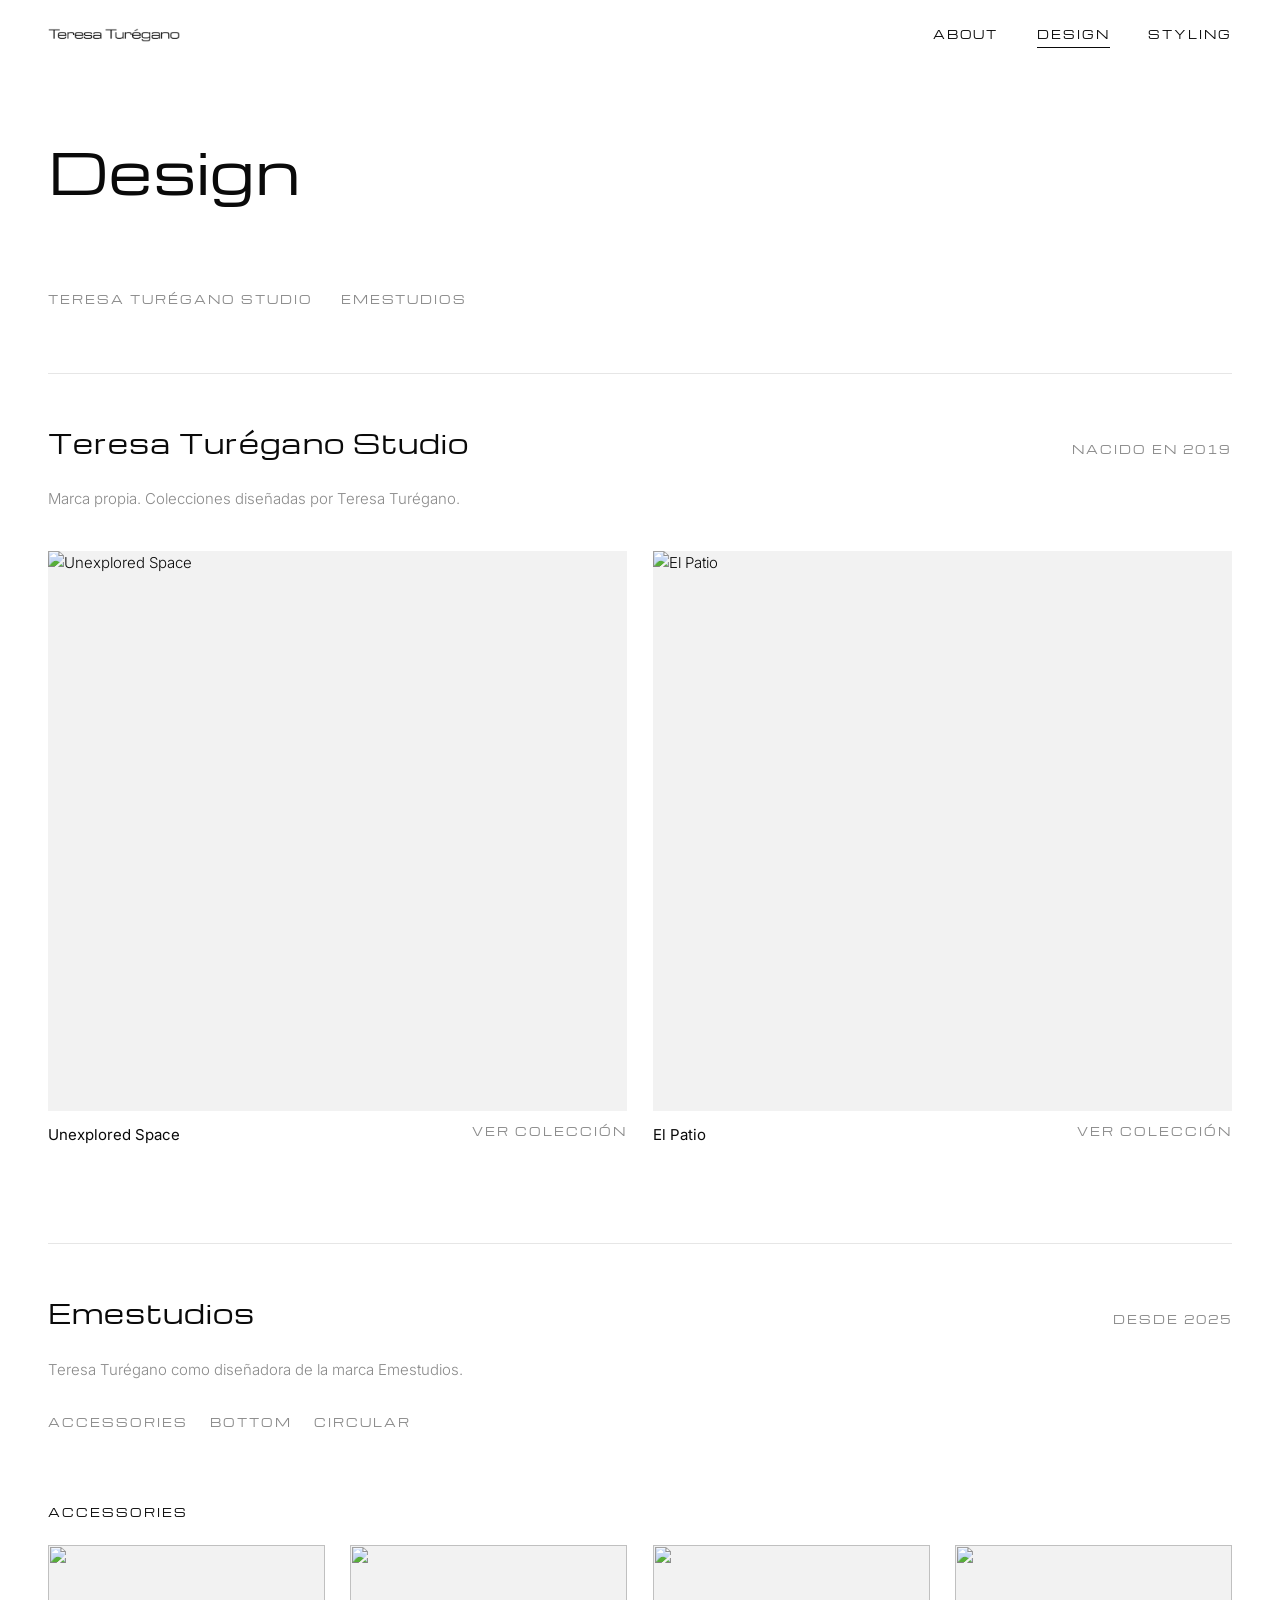
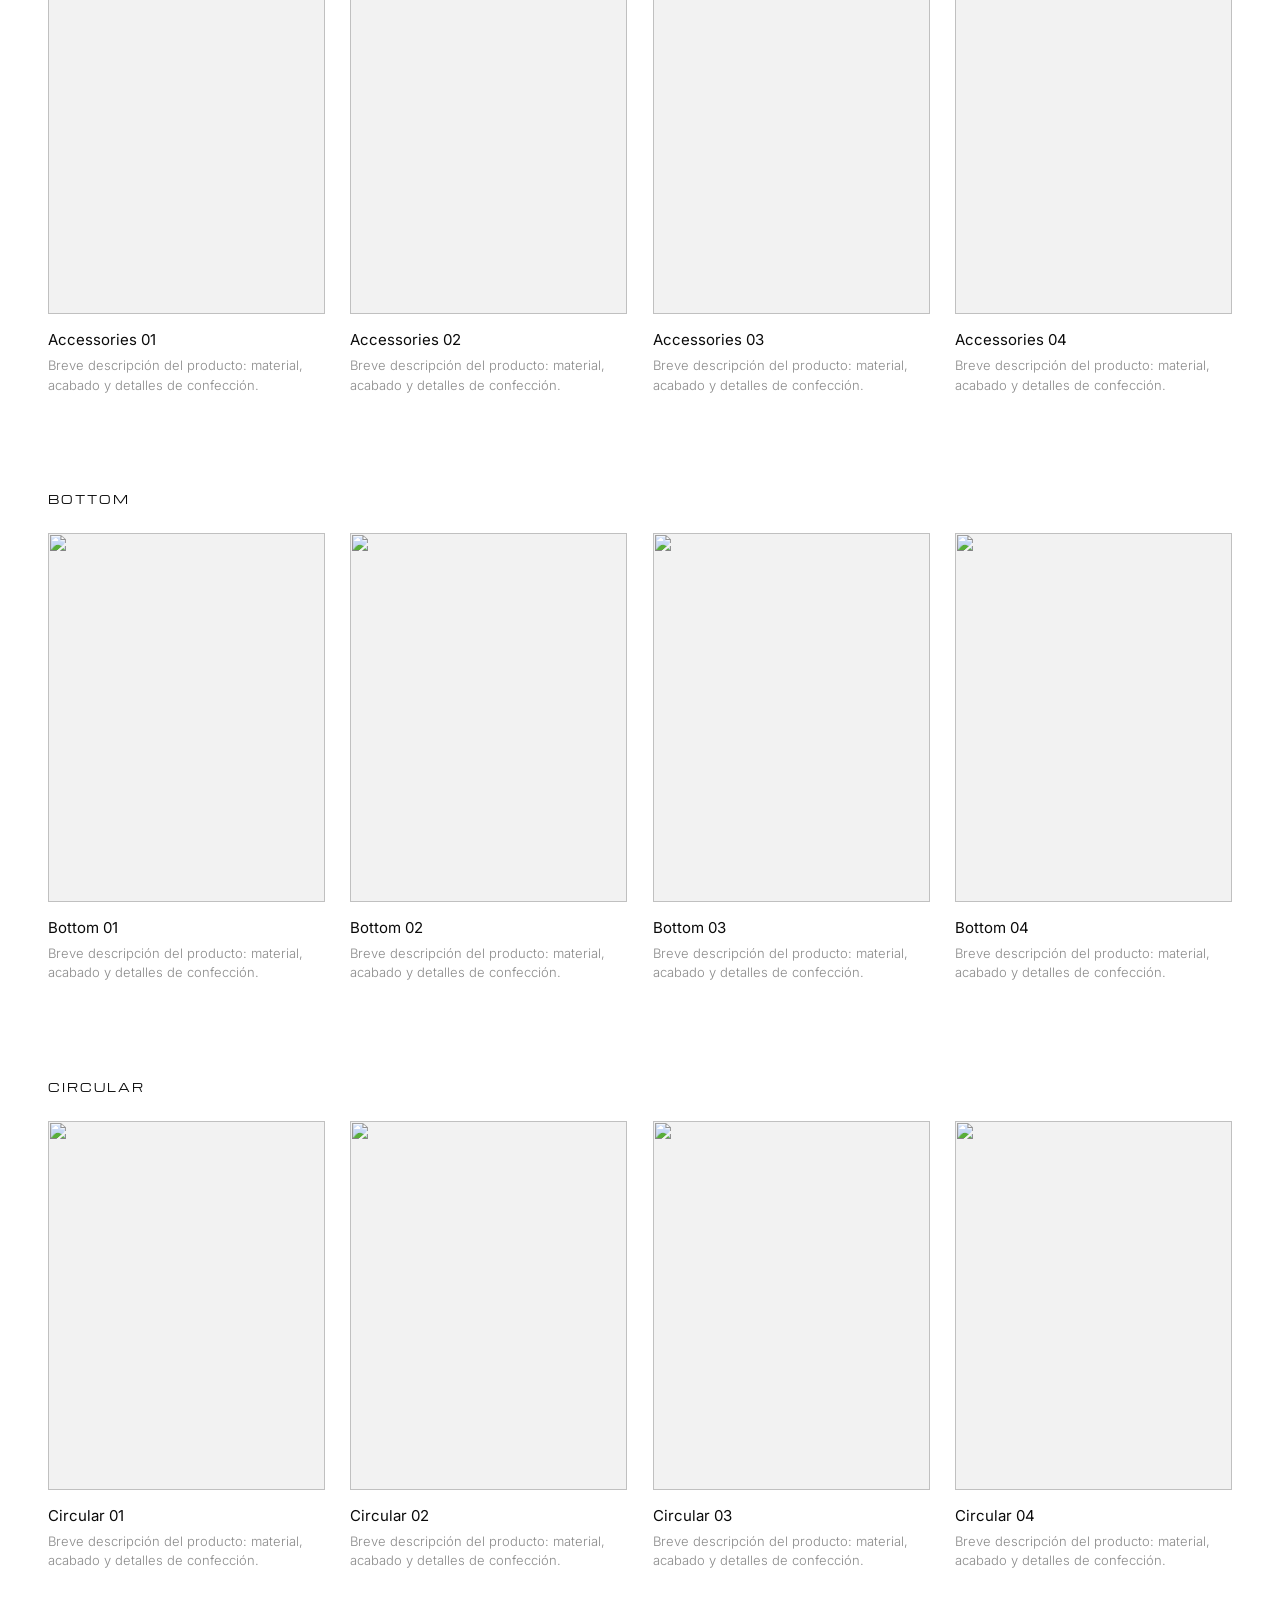
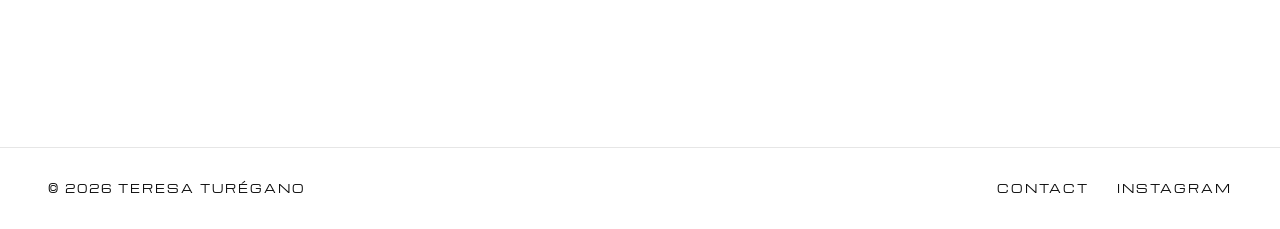
==== design.html @ 261fe831 "Add files via upload" ====
<!doctype html>
<html lang="es">
<head>
  <meta charset="utf-8">
  <meta name="viewport" content="width=device-width, initial-scale=1">
  <title>Design — Teresa Turégano</title>
  <meta name="description" content="Colecciones de Teresa Turégano Studio y Emestudios.">
  <link rel="icon" href="assets/img/favicon.png">
  <link rel="preconnect" href="https://fonts.googleapis.com">
  <link rel="preconnect" href="https://fonts.gstatic.com" crossorigin>
  <link href="https://fonts.googleapis.com/css2?family=Inter:wght@300;400&family=Michroma&display=swap" rel="stylesheet">
  <link rel="stylesheet" href="assets/css/style.css">
</head>
<body>

  <header class="header">
    <a class="header__logo" href="index.html" aria-label="Teresa Turégano — inicio">
      <img src="assets/img/logo-negro.png" alt="Teresa Turégano">
    </a>
    <nav class="nav">
      <a class="label" href="about.html">About</a>
      <a class="label" href="design.html" aria-current="page">Design</a>
      <a class="label" href="styling.html">Styling</a>
    </nav>
  </header>

  <main class="page">
    <h1 class="page-title reveal">Design</h1>

    <nav class="subnav reveal">
      <a class="label" href="#studio">Teresa Turégano Studio</a>
      <a class="label" href="#emestudios">Emestudios</a>
    </nav>

    <!-- ===== TERESA TURÉGANO STUDIO ===== -->
    <section class="block" id="studio">
      <div class="block__head reveal">
        <h2 class="block__title">Teresa Turégano Studio</h2>
        <span class="label muted">Nacido en 2019</span>
      </div>
      <p class="block__intro reveal">Marca propia. Colecciones diseñadas por Teresa Turégano.</p>

      <div class="grid grid--2">
        <a class="card reveal" href="unexplored-space.html">
          <figure><img src="https://picsum.photos/seed/tts-unexplored/900/1200" alt="Unexplored Space" loading="lazy"></figure>
          <div class="card__cap"><span>Unexplored Space</span><span class="label muted">Ver colección</span></div>
        </a>
        <a class="card reveal" href="el-patio.html">
          <figure><img src="https://picsum.photos/seed/tts-patio/900/1200" alt="El Patio" loading="lazy"></figure>
          <div class="card__cap"><span>El Patio</span><span class="label muted">Ver colección</span></div>
        </a>
      </div>
    </section>

    <!-- ===== EMESTUDIOS ===== -->
    <section class="block" id="emestudios">
      <div class="block__head reveal">
        <h2 class="block__title">Emestudios</h2>
        <span class="label muted">Desde 2025</span>
      </div>
      <p class="block__intro reveal">Teresa Turégano como diseñadora de la marca Emestudios.</p>

      <nav class="subnav subnav--small reveal">
        <a class="label" href="#accessories">Accessories</a>
        <a class="label" href="#bottom">Bottom</a>
        <a class="label" href="#circular">Circular</a>
      </nav>

      <div class="subblock" id="accessories">
        <h3 class="subblock__title label">Accessories</h3>
        <div class="grid grid--4">
        <article class="product reveal">
          <figure><img src="https://picsum.photos/seed/eme-accessories-1/900/1200" alt="" loading="lazy"></figure>
          <h4 class="product__name">Accessories 01</h4>
          <p class="product__desc">Breve descripción del producto: material, acabado y detalles de confección.</p>
        </article>
        <article class="product reveal">
          <figure><img src="https://picsum.photos/seed/eme-accessories-2/900/1200" alt="" loading="lazy"></figure>
          <h4 class="product__name">Accessories 02</h4>
          <p class="product__desc">Breve descripción del producto: material, acabado y detalles de confección.</p>
        </article>
        <article class="product reveal">
          <figure><img src="https://picsum.photos/seed/eme-accessories-3/900/1200" alt="" loading="lazy"></figure>
          <h4 class="product__name">Accessories 03</h4>
          <p class="product__desc">Breve descripción del producto: material, acabado y detalles de confección.</p>
        </article>
        <article class="product reveal">
          <figure><img src="https://picsum.photos/seed/eme-accessories-4/900/1200" alt="" loading="lazy"></figure>
          <h4 class="product__name">Accessories 04</h4>
          <p class="product__desc">Breve descripción del producto: material, acabado y detalles de confección.</p>
        </article>
        </div>
      </div>

      <div class="subblock" id="bottom">
        <h3 class="subblock__title label">Bottom</h3>
        <div class="grid grid--4">
        <article class="product reveal">
          <figure><img src="https://picsum.photos/seed/eme-bottom-1/900/1200" alt="" loading="lazy"></figure>
          <h4 class="product__name">Bottom 01</h4>
          <p class="product__desc">Breve descripción del producto: material, acabado y detalles de confección.</p>
        </article>
        <article class="product reveal">
          <figure><img src="https://picsum.photos/seed/eme-bottom-2/900/1200" alt="" loading="lazy"></figure>
          <h4 class="product__name">Bottom 02</h4>
          <p class="product__desc">Breve descripción del producto: material, acabado y detalles de confección.</p>
        </article>
        <article class="product reveal">
          <figure><img src="https://picsum.photos/seed/eme-bottom-3/900/1200" alt="" loading="lazy"></figure>
          <h4 class="product__name">Bottom 03</h4>
          <p class="product__desc">Breve descripción del producto: material, acabado y detalles de confección.</p>
        </article>
        <article class="product reveal">
          <figure><img src="https://picsum.photos/seed/eme-bottom-4/900/1200" alt="" loading="lazy"></figure>
          <h4 class="product__name">Bottom 04</h4>
          <p class="product__desc">Breve descripción del producto: material, acabado y detalles de confección.</p>
        </article>
        </div>
      </div>

      <div class="subblock" id="circular">
        <h3 class="subblock__title label">Circular</h3>
        <div class="grid grid--4">
        <article class="product reveal">
          <figure><img src="https://picsum.photos/seed/eme-circular-1/900/1200" alt="" loading="lazy"></figure>
          <h4 class="product__name">Circular 01</h4>
          <p class="product__desc">Breve descripción del producto: material, acabado y detalles de confección.</p>
        </article>
        <article class="product reveal">
          <figure><img src="https://picsum.photos/seed/eme-circular-2/900/1200" alt="" loading="lazy"></figure>
          <h4 class="product__name">Circular 02</h4>
          <p class="product__desc">Breve descripción del producto: material, acabado y detalles de confección.</p>
        </article>
        <article class="product reveal">
          <figure><img src="https://picsum.photos/seed/eme-circular-3/900/1200" alt="" loading="lazy"></figure>
          <h4 class="product__name">Circular 03</h4>
          <p class="product__desc">Breve descripción del producto: material, acabado y detalles de confección.</p>
        </article>
        <article class="product reveal">
          <figure><img src="https://picsum.photos/seed/eme-circular-4/900/1200" alt="" loading="lazy"></figure>
          <h4 class="product__name">Circular 04</h4>
          <p class="product__desc">Breve descripción del producto: material, acabado y detalles de confección.</p>
        </article>
        </div>
      </div>
    </section>
  </main>

  <footer class="footer">
    <span class="label">© <span data-year>2026</span> Teresa Turégano</span>
    <div class="footer__links">
      <a class="label" href="mailto:teresagarciaturegano@gmail.com">Contact</a>
      <a class="label" href="https://www.instagram.com/teresa.turegano_estudio/" target="_blank" rel="noopener">Instagram</a>
    </div>
  </footer>

  <script src="assets/js/main.js"></script>
</body>
</html>
---- assets/css/style.css ----
/* =========================================================
   TERESA TURÉGANO — estilos
   ========================================================= */
:root {
  --bg: #ffffff;
  --fg: #0a0a0a;
  --muted: #8a8a8a;
  --line: #e6e6e6;
  --gutter: clamp(16px, 4vw, 48px);
  --display: "Michroma", "Eurostile", sans-serif;
  --text: "Inter", "Helvetica Neue", Arial, sans-serif;
  --ease: cubic-bezier(.65, 0, .35, 1);
}

*, *::before, *::after { box-sizing: border-box; }
html { -webkit-text-size-adjust: 100%; }
body {
  margin: 0;
  background: var(--bg);
  color: var(--fg);
  font-family: var(--text);
  font-weight: 300;
  font-size: 15px;
  line-height: 1.6;
  -webkit-font-smoothing: antialiased;
}
img, video { display: block; max-width: 100%; }
a { color: inherit; text-decoration: none; }

.label {
  font-family: var(--display);
  font-size: 11px;
  letter-spacing: .18em;
  text-transform: uppercase;
}
.muted { color: var(--muted); }

/* ---------- INTRO / CARGA ---------- */
.intro {
  position: fixed; inset: 0; z-index: 100;
  background: var(--bg);
  display: grid; place-items: center;
  transition: opacity .9s var(--ease), visibility .9s;
}
.intro img {
  width: min(62vw, 520px);
  opacity: 0;
  animation: introLogo 2.2s var(--ease) forwards;
}
.intro__bar {
  position: absolute; left: 50%; bottom: 18%;
  width: min(62vw, 520px); height: 1px;
  transform: translateX(-50%);
  background: var(--line); overflow: hidden;
}
.intro__bar::after {
  content: ""; position: absolute; inset: 0;
  background: var(--fg);
  transform: scaleX(0); transform-origin: left;
  animation: introBar 2.2s var(--ease) forwards;
}
.intro.is-done { opacity: 0; visibility: hidden; }
@keyframes introLogo {
  0% { opacity: 0; letter-spacing: 0; filter: blur(6px); transform: scale(.97); }
  45%, 100% { opacity: 1; filter: blur(0); transform: scale(1); }
}
@keyframes introBar { to { transform: scaleX(1); } }
body.is-loading { overflow: hidden; }

/* ---------- CABECERA ---------- */
.header {
  position: fixed; top: 0; left: 0; right: 0; z-index: 50;
  display: flex; align-items: center; justify-content: space-between;
  padding: 22px var(--gutter);
  background: rgba(255,255,255,.92);
  backdrop-filter: blur(8px);
  transition: background .4s, color .4s;
}
.header__logo img { height: 14px; width: auto; }
.header__logo .logo-w { display: none; }
.nav { display: flex; gap: clamp(18px, 3vw, 40px); }
.nav a { position: relative; padding: 4px 0; }
.nav a::after {
  content: ""; position: absolute; left: 0; right: 0; bottom: 0; height: 1px;
  background: currentColor; transform: scaleX(0); transform-origin: right;
  transition: transform .4s var(--ease);
}
.nav a:hover::after, .nav a[aria-current="page"]::after { transform: scaleX(1); transform-origin: left; }

/* cabecera transparente sobre el vídeo (home) */
.header--over { background: transparent; backdrop-filter: none; color: #fff; }
.header--over .header__logo { opacity: 0; pointer-events: none; transition: opacity .4s; }
.header--over.is-solid { background: rgba(255,255,255,.92); backdrop-filter: blur(8px); color: var(--fg); }
.header--over.is-solid .header__logo { opacity: 1; pointer-events: auto; }

/* ---------- HERO VÍDEO ---------- */
.hero {
  position: relative; height: 100vh; height: 100svh;
  overflow: hidden; background: #111;
}
.hero video, .hero__poster {
  position: absolute; inset: 0; width: 100%; height: 100%; object-fit: cover;
}
.hero::after { content: ""; position: absolute; inset: 0; background: rgba(0,0,0,.18); }
.hero__logo {
  position: absolute; z-index: 2; left: 50%; top: 50%;
  width: min(70vw, 560px);
  transform: translate(-50%, -50%);
}
.hero__scroll {
  position: absolute; z-index: 2; bottom: 28px; left: 50%;
  transform: translateX(-50%); color: #fff;
}

/* ---------- SECCIONES HOME ---------- */
.sections {
  display: grid; grid-template-columns: repeat(3, 1fr);
  gap: 2px; background: var(--bg);
}
.tile { position: relative; display: block; overflow: hidden; aspect-ratio: 3 / 4; background: #eee; }
.tile img {
  width: 100%; height: 100%; object-fit: cover;
  transition: transform 1.2s var(--ease);
}
.tile:hover img { transform: scale(1.04); }
.tile__name {
  position: absolute; left: 0; right: 0; bottom: 0;
  padding: 22px; color: #fff;
  display: flex; justify-content: space-between; align-items: end;
  background: linear-gradient(transparent, rgba(0,0,0,.35));
}
.tile__name .label { font-size: 13px; }

/* ---------- PÁGINAS INTERNAS ---------- */
main.page { padding: 140px var(--gutter) 80px; }
.page-title {
  font-family: var(--display); font-weight: 400;
  font-size: clamp(26px, 4.4vw, 56px);
  letter-spacing: .02em; line-height: 1.1;
  margin: 0 0 clamp(40px, 7vw, 96px);
}

/* about */
.about { display: grid; grid-template-columns: 5fr 6fr; gap: clamp(32px, 6vw, 96px); align-items: start; }
.about__img { aspect-ratio: 4 / 5; object-fit: cover; width: 100%; filter: grayscale(1); }
.about__text p.lead {
  font-size: clamp(20px, 2.4vw, 30px); line-height: 1.35; font-weight: 300;
  margin: 0 0 32px;
}
.about__meta { border-top: 1px solid var(--line); padding-top: 24px; display: grid; gap: 10px; }
.about__meta div { display: flex; justify-content: space-between; gap: 16px; }

/* subnav */
.subnav { display: flex; gap: 28px; flex-wrap: wrap; margin-bottom: 64px; }
.subnav a { color: var(--muted); transition: color .3s; }
.subnav a:hover { color: var(--fg); }

/* bloques */
.block { padding: 48px 0 96px; border-top: 1px solid var(--line); scroll-margin-top: 90px; }
.block__head {
  display: flex; justify-content: space-between; align-items: baseline;
  gap: 16px; flex-wrap: wrap; margin-bottom: 40px;
}
.block__title { font-family: var(--display); font-weight: 400; font-size: clamp(18px, 2.2vw, 26px); margin: 0; letter-spacing: .04em; }
.block__intro { max-width: 520px; margin: -16px 0 40px; color: var(--muted); }

/* rejilla de colecciones / trabajos */
.grid { display: grid; grid-template-columns: repeat(3, 1fr); gap: clamp(16px, 2vw, 28px); }
.grid--4 { grid-template-columns: repeat(4, 1fr); }
.card figure { margin: 0; overflow: hidden; background: #f2f2f2; aspect-ratio: 3 / 4; }
.card img { width: 100%; height: 100%; object-fit: cover; transition: transform 1.2s var(--ease); }
.card:hover img { transform: scale(1.04); }
.card__cap { display: flex; justify-content: space-between; gap: 12px; padding-top: 12px; }
.card__cap span:first-child { font-weight: 400; }

/* proyecto destacado */
.featured { display: grid; grid-template-columns: 7fr 5fr; gap: clamp(24px, 4vw, 64px); align-items: end; margin-bottom: 96px; }
.featured__media { display: grid; grid-template-columns: 2fr 1fr; gap: 12px; }
.featured__media img { width: 100%; height: 100%; object-fit: cover; aspect-ratio: 3 / 4; background: #f2f2f2; }
.featured__media img:first-child { grid-row: span 2; aspect-ratio: auto; height: 100%; }
.featured h2 { font-family: var(--display); font-weight: 400; font-size: clamp(22px, 2.8vw, 36px); line-height: 1.2; margin: 16px 0 24px; }
.stats { display: flex; gap: 40px; border-top: 1px solid var(--line); padding-top: 20px; margin: 28px 0; }
.stats strong { display: block; font-family: var(--display); font-weight: 400; font-size: clamp(28px, 3.4vw, 44px); line-height: 1; margin-bottom: 8px; }

/* lista (videoclips / alfombra roja) */
.list { border-top: 1px solid var(--line); }
.list li { list-style: none; }
.row {
  display: grid; grid-template-columns: 1fr 1fr auto; gap: 16px; align-items: center;
  padding: 22px 0; border-bottom: 1px solid var(--line);
  transition: padding .4s var(--ease);
}
.row:hover { padding-left: 12px; }
.row__title { font-size: clamp(17px, 1.8vw, 22px); font-weight: 400; }
ul.list { padding: 0; margin: 0; }

/* ---------- PIE ---------- */
.footer {
  display: flex; justify-content: space-between; align-items: center; gap: 16px; flex-wrap: wrap;
  padding: 32px var(--gutter);
  border-top: 1px solid var(--line);
}
.footer a:hover { color: var(--muted); }


/* ---------- PIE: enlaces ---------- */
.footer__links { display: flex; gap: 28px; }

/* ---------- DESIGN: rejillas extra ---------- */
.grid--2 { grid-template-columns: repeat(2, 1fr); }
.subnav--small { margin: -8px 0 48px; gap: 22px; }
.subblock { padding-top: 24px; margin-bottom: 72px; scroll-margin-top: 90px; }
.subblock:last-child { margin-bottom: 0; }
.subblock__title { margin: 0 0 24px; font-weight: 400; }
.product figure { margin: 0; overflow: hidden; background: #f2f2f2; aspect-ratio: 3 / 4; }
.product img { width: 100%; height: 100%; object-fit: cover; transition: transform 1.2s var(--ease); }
.product:hover img { transform: scale(1.04); }
.product__name { font-weight: 400; font-size: 15px; margin: 14px 0 4px; }
.product__desc { margin: 0; color: var(--muted); font-size: 13px; line-height: 1.5; max-width: 34ch; }

/* ---------- PÁGINA DE COLECCIÓN ---------- */
.back { display: inline-block; margin-bottom: 40px; transition: color .3s; }
.back:hover { color: var(--fg); }
.collection {
  display: grid; grid-template-columns: 5fr 6fr; gap: clamp(32px, 6vw, 96px);
  align-items: center; margin-bottom: clamp(64px, 10vw, 140px);
}
.collection__title {
  font-family: var(--display); font-weight: 400;
  font-size: clamp(28px, 4.2vw, 56px); line-height: 1.1; letter-spacing: .02em;
  margin: 16px 0 28px; text-wrap: balance;
}
.collection__text p { max-width: 44ch; margin: 0; font-size: 16px; }
.collection__cover { margin: 0; aspect-ratio: 4 / 5; overflow: hidden; background: #f2f2f2; }
.collection__cover img { width: 100%; height: 100%; object-fit: cover; }

.gallery { display: grid; grid-template-columns: repeat(2, 1fr); gap: clamp(12px, 1.6vw, 24px); }
.gallery figure { margin: 0; overflow: hidden; background: #f2f2f2; }
.gallery img { width: 100%; height: 100%; object-fit: cover; }
.g-v { aspect-ratio: 3 / 4; }
.g-h { grid-column: 1 / -1; aspect-ratio: 3 / 2; }
.g-v--single { grid-column: 1 / -1; justify-self: center; width: calc(50% - clamp(12px, 1.6vw, 24px) / 2); }

@media (max-width: 900px) {
  .grid--2 { grid-template-columns: repeat(2, 1fr); }
  .collection { grid-template-columns: 1fr; }
  .collection__cover { order: -1; }
}
@media (max-width: 560px) {
  .grid--2 { grid-template-columns: 1fr; }
  .gallery { grid-template-columns: 1fr; }
  .g-v--single { width: 100%; }
}


/* ---------- ENCAJE EN PANTALLA ---------- */
/* Tarjetas e imágenes caben enteras (imagen + título) en la pantalla */
.grid--2 .card figure { aspect-ratio: auto; height: clamp(300px, calc(100svh - 340px), 700px); }
.collection__cover { aspect-ratio: auto; height: clamp(320px, calc(100svh - 200px), 820px); }
.g-v { aspect-ratio: auto; height: clamp(300px, calc(100svh - 140px), 900px); }
.g-h { aspect-ratio: auto; height: clamp(220px, calc(100svh - 140px), 900px); }

/* ---------- ENTRADAS CON FOTO (videoclips, alfombras rojas, apariciones) ---------- */
.entry { display: grid; grid-template-columns: 7fr 5fr; gap: clamp(24px, 4vw, 64px); align-items: end; }
.entry + .entry { margin-top: 64px; }
.entry__media { margin: 0; overflow: hidden; background: #f2f2f2; aspect-ratio: 16 / 9; max-height: calc(100svh - 200px); }
.entry__media--v { aspect-ratio: 3 / 4; height: clamp(300px, calc(100svh - 200px), 760px); width: auto; max-width: 100%; justify-self: end; }
.entry__media img { width: 100%; height: 100%; object-fit: cover; }
.entry__text { display: grid; gap: 10px; align-content: end; min-width: 0; }
.entry__text p { margin: 0; }
.entry__title { font-family: var(--display); font-weight: 400; font-size: clamp(20px, 2.2vw, 28px); line-height: 1.25; margin: 4px 0 0; text-wrap: balance; }
.entry__note {
  display: flex; align-items: baseline; gap: 18px; max-width: 46ch;
  margin-top: 18px !important; padding-top: 16px; border-top: 1px solid var(--line);
}
.entry__rank { font-family: var(--display); font-size: clamp(26px, 3vw, 40px); line-height: 1; white-space: nowrap; }
@media (max-width: 900px) {
  .entry { grid-template-columns: 1fr; }
  .entry__media--v { justify-self: start; }
}

/* ---------- APARICIÓN ---------- */
.reveal { opacity: 0; transform: translateY(24px); transition: opacity 1s var(--ease), transform 1s var(--ease); }
.reveal.is-in { opacity: 1; transform: none; }

/* ---------- RESPONSIVE ---------- */
@media (max-width: 900px) {
  .sections { grid-template-columns: 1fr; }
  .tile { aspect-ratio: 4 / 3; }
  .grid, .grid--4 { grid-template-columns: repeat(2, 1fr); }
  .about, .featured, .entry { grid-template-columns: 1fr; }
}
@media (max-width: 560px) {
  .header { padding: 18px var(--gutter); }
  .header__logo img { height: 11px; }
  .nav { gap: 16px; }
  .nav .label { font-size: 10px; letter-spacing: .12em; }
  .grid, .grid--4 { grid-template-columns: 1fr; }
  .row { grid-template-columns: 1fr; gap: 4px; }
  main.page { padding-top: 110px; }
}
@media (prefers-reduced-motion: reduce) {
  *, *::before, *::after { animation-duration: .01ms !important; transition-duration: .01ms !important; }
}
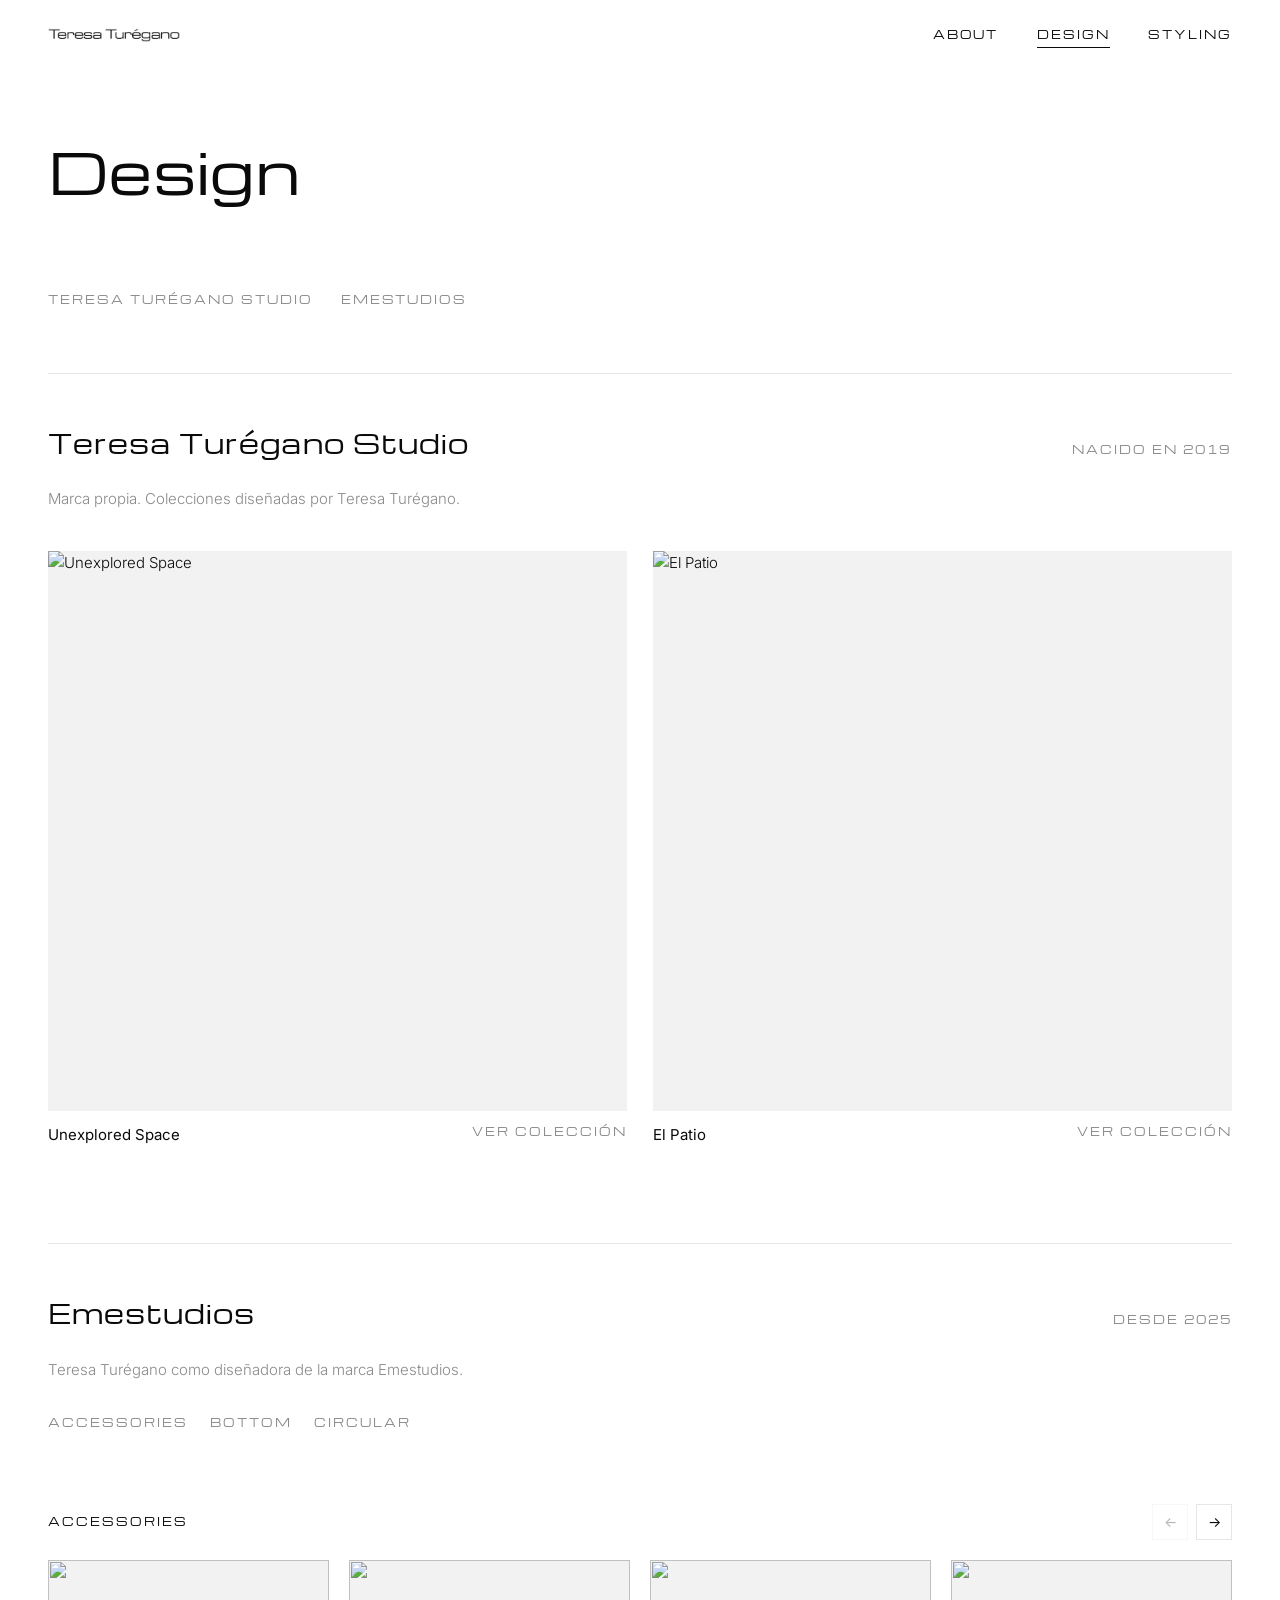
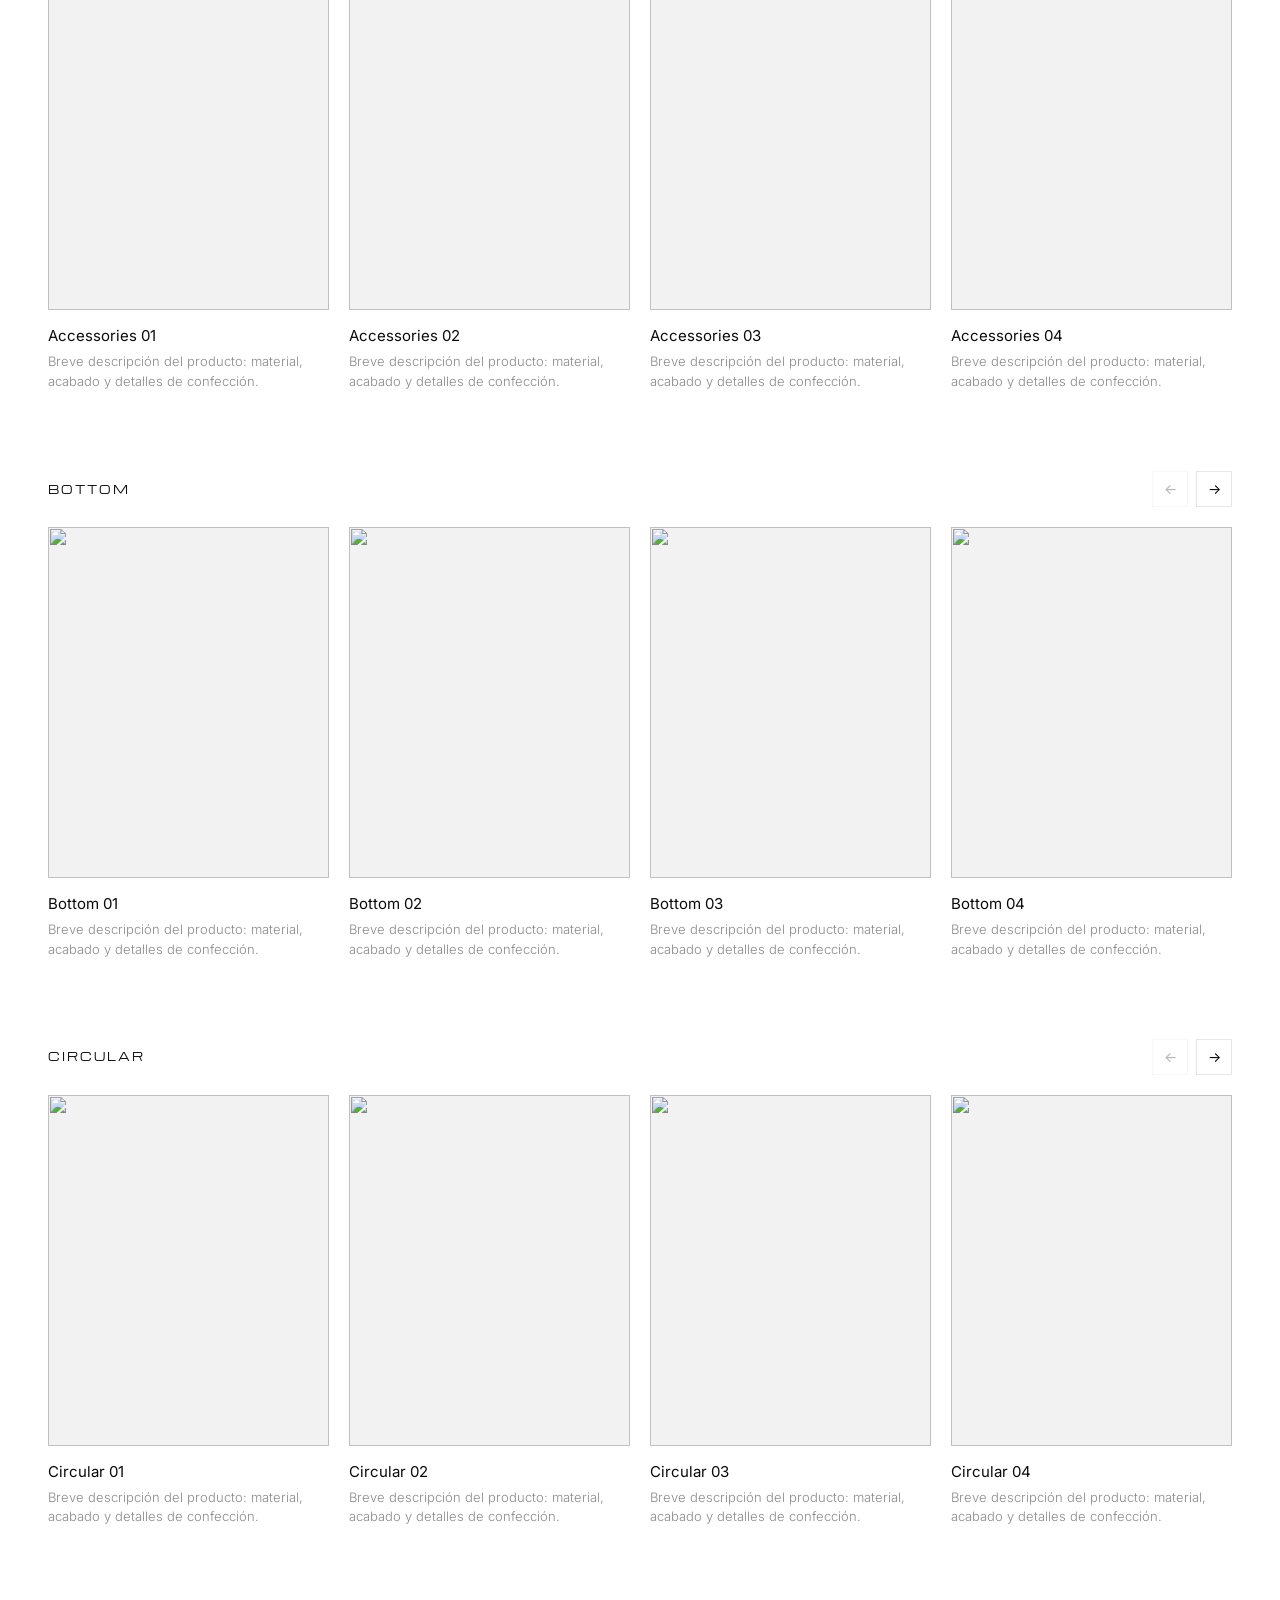
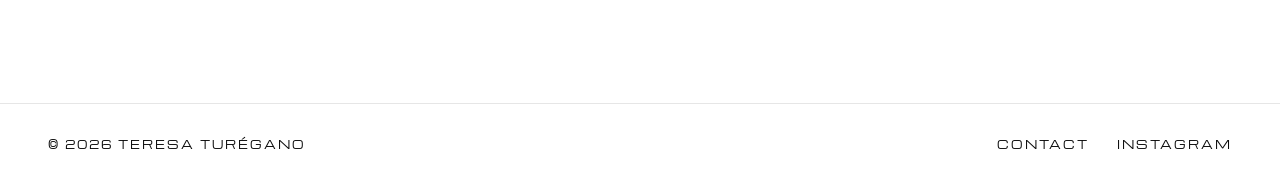
==== commit 1d76318d: "Add files via upload" ====
--- a/design.html
+++ b/design.html
@@ -67,80 +67,156 @@
       </nav>
 
       <div class="subblock" id="accessories">
-        <h3 class="subblock__title label">Accessories</h3>
-        <div class="grid grid--4">
-        <article class="product reveal">
-          <figure><img src="https://picsum.photos/seed/eme-accessories-1/900/1200" alt="" loading="lazy"></figure>
-          <h4 class="product__name">Accessories 01</h4>
-          <p class="product__desc">Breve descripción del producto: material, acabado y detalles de confección.</p>
-        </article>
-        <article class="product reveal">
-          <figure><img src="https://picsum.photos/seed/eme-accessories-2/900/1200" alt="" loading="lazy"></figure>
-          <h4 class="product__name">Accessories 02</h4>
-          <p class="product__desc">Breve descripción del producto: material, acabado y detalles de confección.</p>
-        </article>
-        <article class="product reveal">
-          <figure><img src="https://picsum.photos/seed/eme-accessories-3/900/1200" alt="" loading="lazy"></figure>
-          <h4 class="product__name">Accessories 03</h4>
-          <p class="product__desc">Breve descripción del producto: material, acabado y detalles de confección.</p>
-        </article>
-        <article class="product reveal">
-          <figure><img src="https://picsum.photos/seed/eme-accessories-4/900/1200" alt="" loading="lazy"></figure>
-          <h4 class="product__name">Accessories 04</h4>
-          <p class="product__desc">Breve descripción del producto: material, acabado y detalles de confección.</p>
-        </article>
-        </div>
-      </div>
-
+        <div class="subblock__head">
+          <h3 class="subblock__title label">Accessories</h3>
+          <div class="rail-nav">
+            <button class="rail-btn" type="button" data-dir="-1" aria-label="Anteriores">←</button>
+            <button class="rail-btn" type="button" data-dir="1" aria-label="Siguientes">→</button>
+          </div>
+        </div>
+        <div class="rail reveal">
+          <article class="product">
+            <figure><img src="https://picsum.photos/seed/eme-accessories-1/900/1200" alt="" loading="lazy"></figure>
+            <h4 class="product__name">Accessories 01</h4>
+            <p class="product__desc">Breve descripción del producto: material, acabado y detalles de confección.</p>
+          </article>
+          <article class="product">
+            <figure><img src="https://picsum.photos/seed/eme-accessories-2/900/1200" alt="" loading="lazy"></figure>
+            <h4 class="product__name">Accessories 02</h4>
+            <p class="product__desc">Breve descripción del producto: material, acabado y detalles de confección.</p>
+          </article>
+          <article class="product">
+            <figure><img src="https://picsum.photos/seed/eme-accessories-3/900/1200" alt="" loading="lazy"></figure>
+            <h4 class="product__name">Accessories 03</h4>
+            <p class="product__desc">Breve descripción del producto: material, acabado y detalles de confección.</p>
+          </article>
+          <article class="product">
+            <figure><img src="https://picsum.photos/seed/eme-accessories-4/900/1200" alt="" loading="lazy"></figure>
+            <h4 class="product__name">Accessories 04</h4>
+            <p class="product__desc">Breve descripción del producto: material, acabado y detalles de confección.</p>
+          </article>
+          <article class="product">
+            <figure><img src="https://picsum.photos/seed/eme-accessories-5/900/1200" alt="" loading="lazy"></figure>
+            <h4 class="product__name">Accessories 05</h4>
+            <p class="product__desc">Breve descripción del producto: material, acabado y detalles de confección.</p>
+          </article>
+          <article class="product">
+            <figure><img src="https://picsum.photos/seed/eme-accessories-6/900/1200" alt="" loading="lazy"></figure>
+            <h4 class="product__name">Accessories 06</h4>
+            <p class="product__desc">Breve descripción del producto: material, acabado y detalles de confección.</p>
+          </article>
+          <article class="product">
+            <figure><img src="https://picsum.photos/seed/eme-accessories-7/900/1200" alt="" loading="lazy"></figure>
+            <h4 class="product__name">Accessories 07</h4>
+            <p class="product__desc">Breve descripción del producto: material, acabado y detalles de confección.</p>
+          </article>
+          <article class="product">
+            <figure><img src="https://picsum.photos/seed/eme-accessories-8/900/1200" alt="" loading="lazy"></figure>
+            <h4 class="product__name">Accessories 08</h4>
+            <p class="product__desc">Breve descripción del producto: material, acabado y detalles de confección.</p>
+          </article>
+        </div>
+      </div>
       <div class="subblock" id="bottom">
-        <h3 class="subblock__title label">Bottom</h3>
-        <div class="grid grid--4">
-        <article class="product reveal">
-          <figure><img src="https://picsum.photos/seed/eme-bottom-1/900/1200" alt="" loading="lazy"></figure>
-          <h4 class="product__name">Bottom 01</h4>
-          <p class="product__desc">Breve descripción del producto: material, acabado y detalles de confección.</p>
-        </article>
-        <article class="product reveal">
-          <figure><img src="https://picsum.photos/seed/eme-bottom-2/900/1200" alt="" loading="lazy"></figure>
-          <h4 class="product__name">Bottom 02</h4>
-          <p class="product__desc">Breve descripción del producto: material, acabado y detalles de confección.</p>
-        </article>
-        <article class="product reveal">
-          <figure><img src="https://picsum.photos/seed/eme-bottom-3/900/1200" alt="" loading="lazy"></figure>
-          <h4 class="product__name">Bottom 03</h4>
-          <p class="product__desc">Breve descripción del producto: material, acabado y detalles de confección.</p>
-        </article>
-        <article class="product reveal">
-          <figure><img src="https://picsum.photos/seed/eme-bottom-4/900/1200" alt="" loading="lazy"></figure>
-          <h4 class="product__name">Bottom 04</h4>
-          <p class="product__desc">Breve descripción del producto: material, acabado y detalles de confección.</p>
-        </article>
-        </div>
-      </div>
-
+        <div class="subblock__head">
+          <h3 class="subblock__title label">Bottom</h3>
+          <div class="rail-nav">
+            <button class="rail-btn" type="button" data-dir="-1" aria-label="Anteriores">←</button>
+            <button class="rail-btn" type="button" data-dir="1" aria-label="Siguientes">→</button>
+          </div>
+        </div>
+        <div class="rail reveal">
+          <article class="product">
+            <figure><img src="https://picsum.photos/seed/eme-bottom-1/900/1200" alt="" loading="lazy"></figure>
+            <h4 class="product__name">Bottom 01</h4>
+            <p class="product__desc">Breve descripción del producto: material, acabado y detalles de confección.</p>
+          </article>
+          <article class="product">
+            <figure><img src="https://picsum.photos/seed/eme-bottom-2/900/1200" alt="" loading="lazy"></figure>
+            <h4 class="product__name">Bottom 02</h4>
+            <p class="product__desc">Breve descripción del producto: material, acabado y detalles de confección.</p>
+          </article>
+          <article class="product">
+            <figure><img src="https://picsum.photos/seed/eme-bottom-3/900/1200" alt="" loading="lazy"></figure>
+            <h4 class="product__name">Bottom 03</h4>
+            <p class="product__desc">Breve descripción del producto: material, acabado y detalles de confección.</p>
+          </article>
+          <article class="product">
+            <figure><img src="https://picsum.photos/seed/eme-bottom-4/900/1200" alt="" loading="lazy"></figure>
+            <h4 class="product__name">Bottom 04</h4>
+            <p class="product__desc">Breve descripción del producto: material, acabado y detalles de confección.</p>
+          </article>
+          <article class="product">
+            <figure><img src="https://picsum.photos/seed/eme-bottom-5/900/1200" alt="" loading="lazy"></figure>
+            <h4 class="product__name">Bottom 05</h4>
+            <p class="product__desc">Breve descripción del producto: material, acabado y detalles de confección.</p>
+          </article>
+          <article class="product">
+            <figure><img src="https://picsum.photos/seed/eme-bottom-6/900/1200" alt="" loading="lazy"></figure>
+            <h4 class="product__name">Bottom 06</h4>
+            <p class="product__desc">Breve descripción del producto: material, acabado y detalles de confección.</p>
+          </article>
+          <article class="product">
+            <figure><img src="https://picsum.photos/seed/eme-bottom-7/900/1200" alt="" loading="lazy"></figure>
+            <h4 class="product__name">Bottom 07</h4>
+            <p class="product__desc">Breve descripción del producto: material, acabado y detalles de confección.</p>
+          </article>
+          <article class="product">
+            <figure><img src="https://picsum.photos/seed/eme-bottom-8/900/1200" alt="" loading="lazy"></figure>
+            <h4 class="product__name">Bottom 08</h4>
+            <p class="product__desc">Breve descripción del producto: material, acabado y detalles de confección.</p>
+          </article>
+        </div>
+      </div>
       <div class="subblock" id="circular">
-        <h3 class="subblock__title label">Circular</h3>
-        <div class="grid grid--4">
-        <article class="product reveal">
-          <figure><img src="https://picsum.photos/seed/eme-circular-1/900/1200" alt="" loading="lazy"></figure>
-          <h4 class="product__name">Circular 01</h4>
-          <p class="product__desc">Breve descripción del producto: material, acabado y detalles de confección.</p>
-        </article>
-        <article class="product reveal">
-          <figure><img src="https://picsum.photos/seed/eme-circular-2/900/1200" alt="" loading="lazy"></figure>
-          <h4 class="product__name">Circular 02</h4>
-          <p class="product__desc">Breve descripción del producto: material, acabado y detalles de confección.</p>
-        </article>
-        <article class="product reveal">
-          <figure><img src="https://picsum.photos/seed/eme-circular-3/900/1200" alt="" loading="lazy"></figure>
-          <h4 class="product__name">Circular 03</h4>
-          <p class="product__desc">Breve descripción del producto: material, acabado y detalles de confección.</p>
-        </article>
-        <article class="product reveal">
-          <figure><img src="https://picsum.photos/seed/eme-circular-4/900/1200" alt="" loading="lazy"></figure>
-          <h4 class="product__name">Circular 04</h4>
-          <p class="product__desc">Breve descripción del producto: material, acabado y detalles de confección.</p>
-        </article>
+        <div class="subblock__head">
+          <h3 class="subblock__title label">Circular</h3>
+          <div class="rail-nav">
+            <button class="rail-btn" type="button" data-dir="-1" aria-label="Anteriores">←</button>
+            <button class="rail-btn" type="button" data-dir="1" aria-label="Siguientes">→</button>
+          </div>
+        </div>
+        <div class="rail reveal">
+          <article class="product">
+            <figure><img src="https://picsum.photos/seed/eme-circular-1/900/1200" alt="" loading="lazy"></figure>
+            <h4 class="product__name">Circular 01</h4>
+            <p class="product__desc">Breve descripción del producto: material, acabado y detalles de confección.</p>
+          </article>
+          <article class="product">
+            <figure><img src="https://picsum.photos/seed/eme-circular-2/900/1200" alt="" loading="lazy"></figure>
+            <h4 class="product__name">Circular 02</h4>
+            <p class="product__desc">Breve descripción del producto: material, acabado y detalles de confección.</p>
+          </article>
+          <article class="product">
+            <figure><img src="https://picsum.photos/seed/eme-circular-3/900/1200" alt="" loading="lazy"></figure>
+            <h4 class="product__name">Circular 03</h4>
+            <p class="product__desc">Breve descripción del producto: material, acabado y detalles de confección.</p>
+          </article>
+          <article class="product">
+            <figure><img src="https://picsum.photos/seed/eme-circular-4/900/1200" alt="" loading="lazy"></figure>
+            <h4 class="product__name">Circular 04</h4>
+            <p class="product__desc">Breve descripción del producto: material, acabado y detalles de confección.</p>
+          </article>
+          <article class="product">
+            <figure><img src="https://picsum.photos/seed/eme-circular-5/900/1200" alt="" loading="lazy"></figure>
+            <h4 class="product__name">Circular 05</h4>
+            <p class="product__desc">Breve descripción del producto: material, acabado y detalles de confección.</p>
+          </article>
+          <article class="product">
+            <figure><img src="https://picsum.photos/seed/eme-circular-6/900/1200" alt="" loading="lazy"></figure>
+            <h4 class="product__name">Circular 06</h4>
+            <p class="product__desc">Breve descripción del producto: material, acabado y detalles de confección.</p>
+          </article>
+          <article class="product">
+            <figure><img src="https://picsum.photos/seed/eme-circular-7/900/1200" alt="" loading="lazy"></figure>
+            <h4 class="product__name">Circular 07</h4>
+            <p class="product__desc">Breve descripción del producto: material, acabado y detalles de confección.</p>
+          </article>
+          <article class="product">
+            <figure><img src="https://picsum.photos/seed/eme-circular-8/900/1200" alt="" loading="lazy"></figure>
+            <h4 class="product__name">Circular 08</h4>
+            <p class="product__desc">Breve descripción del producto: material, acabado y detalles de confección.</p>
+          </article>
         </div>
       </div>
     </section>
--- a/assets/css/style.css
+++ b/assets/css/style.css
@@ -279,6 +279,38 @@
   .entry__media--v { justify-self: start; }
 }
 
+
+/* ---------- EMESTUDIOS: carrusel lateral ---------- */
+.subblock__head { display: flex; justify-content: space-between; align-items: center; gap: 16px; margin-bottom: 20px; }
+.subblock__head .subblock__title { margin: 0; }
+.rail-nav { display: flex; gap: 8px; }
+.rail-btn {
+  width: 36px; height: 36px; border: 1px solid var(--line); background: var(--bg); color: var(--fg);
+  font: 400 14px/1 var(--text); cursor: pointer; transition: border-color .3s, opacity .3s;
+}
+.rail-btn:hover { border-color: var(--fg); }
+.rail-btn:disabled { opacity: .3; cursor: default; border-color: var(--line); }
+.rail-btn:focus-visible { outline: 1px solid var(--fg); outline-offset: 2px; }
+.rail {
+  --cols: 4; --gap: clamp(12px, 1.6vw, 24px);
+  display: grid; grid-auto-flow: column;
+  grid-auto-columns: calc((100% - (var(--cols) - 1) * var(--gap)) / var(--cols));
+  gap: var(--gap); overflow-x: auto; scroll-snap-type: x mandatory;
+  scrollbar-width: none; -webkit-overflow-scrolling: touch;
+}
+.rail::-webkit-scrollbar { display: none; }
+.rail .product { scroll-snap-align: start; min-width: 0; }
+.rail .product figure { aspect-ratio: 4 / 5; }
+.subblock { margin-bottom: 56px; }
+@media (max-width: 900px) { .rail { --cols: 3; } }
+@media (max-width: 560px) { .rail { --cols: 2; } }
+
+/* ---------- Home: encuadre de la foto de Styling en móvil ---------- */
+@media (max-width: 900px) { .tile--styling img { object-position: 55% 6%; } }
+
+/* ---------- Styling: número del ranking más pequeño en ordenador ---------- */
+@media (min-width: 901px) { .entry__rank { font-size: 22px; } }
+
 /* ---------- APARICIÓN ---------- */
 .reveal { opacity: 0; transform: translateY(24px); transition: opacity 1s var(--ease), transform 1s var(--ease); }
 .reveal.is-in { opacity: 1; transform: none; }
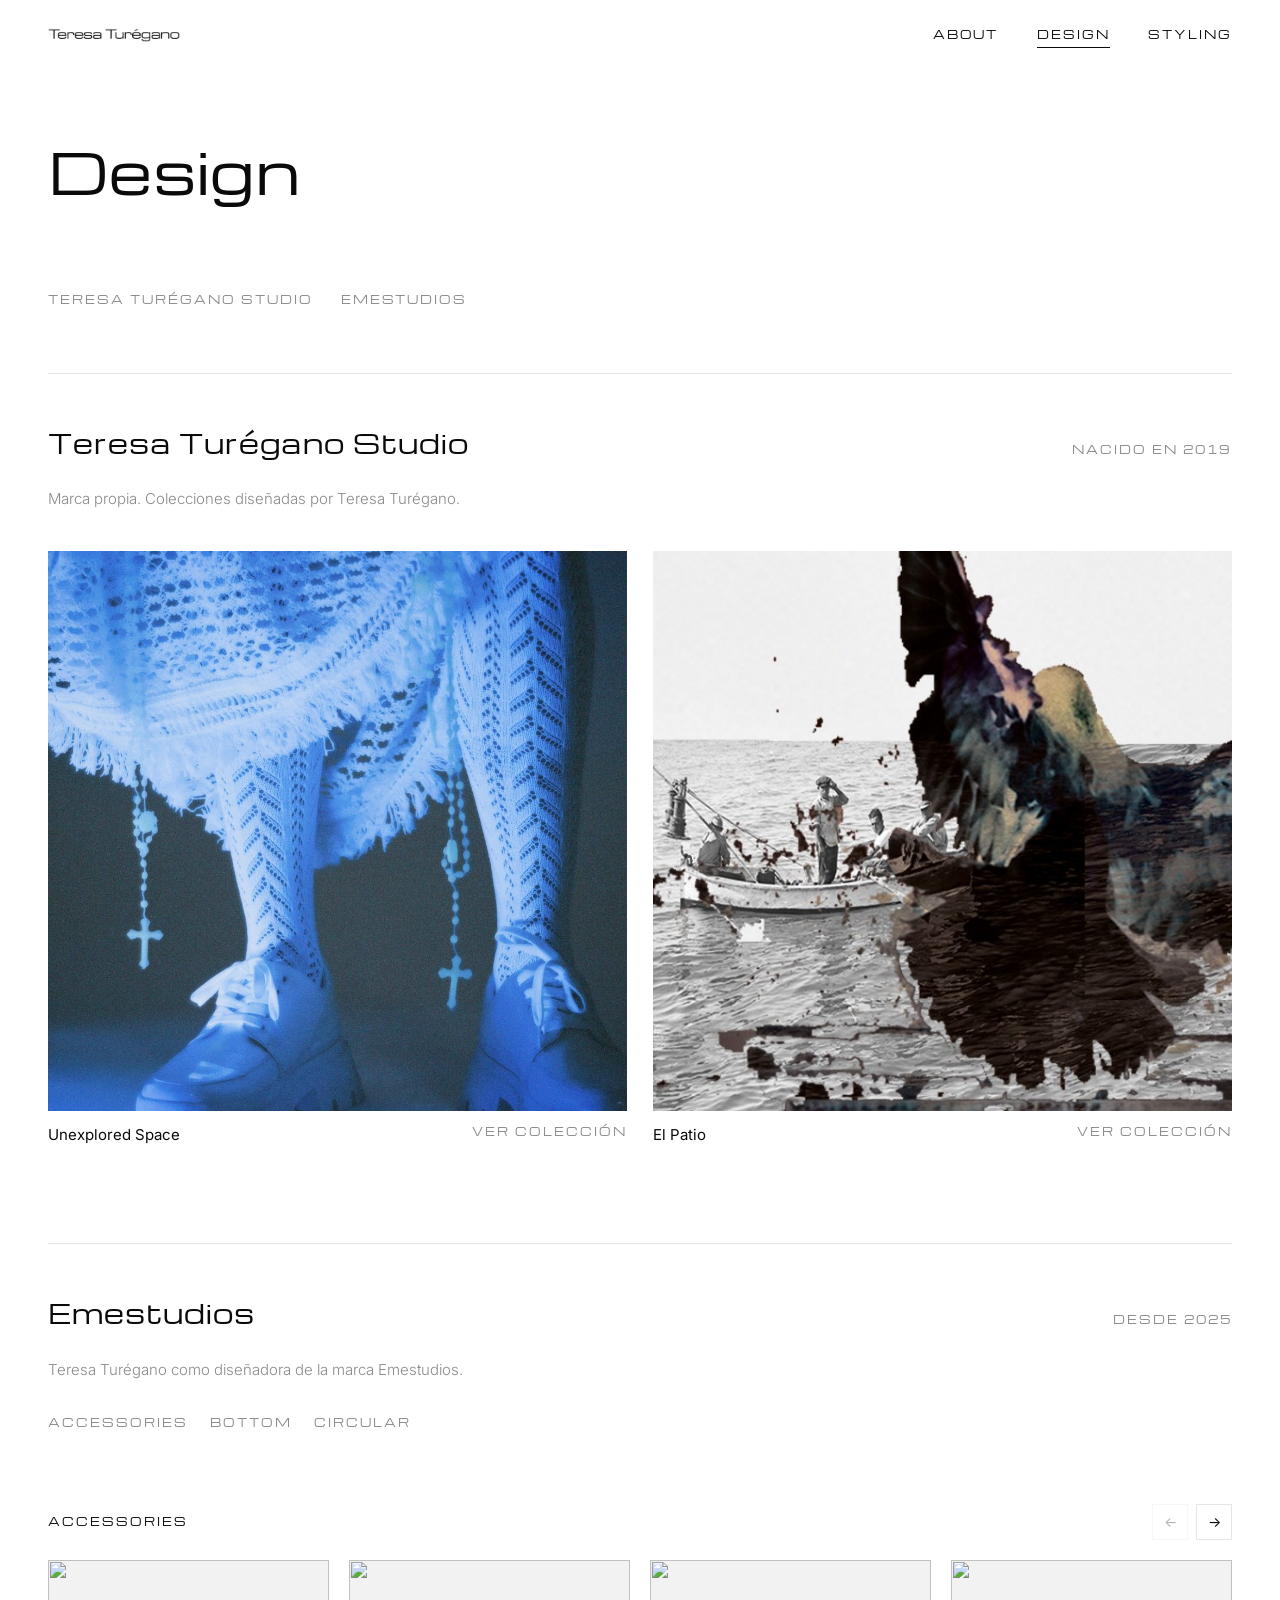
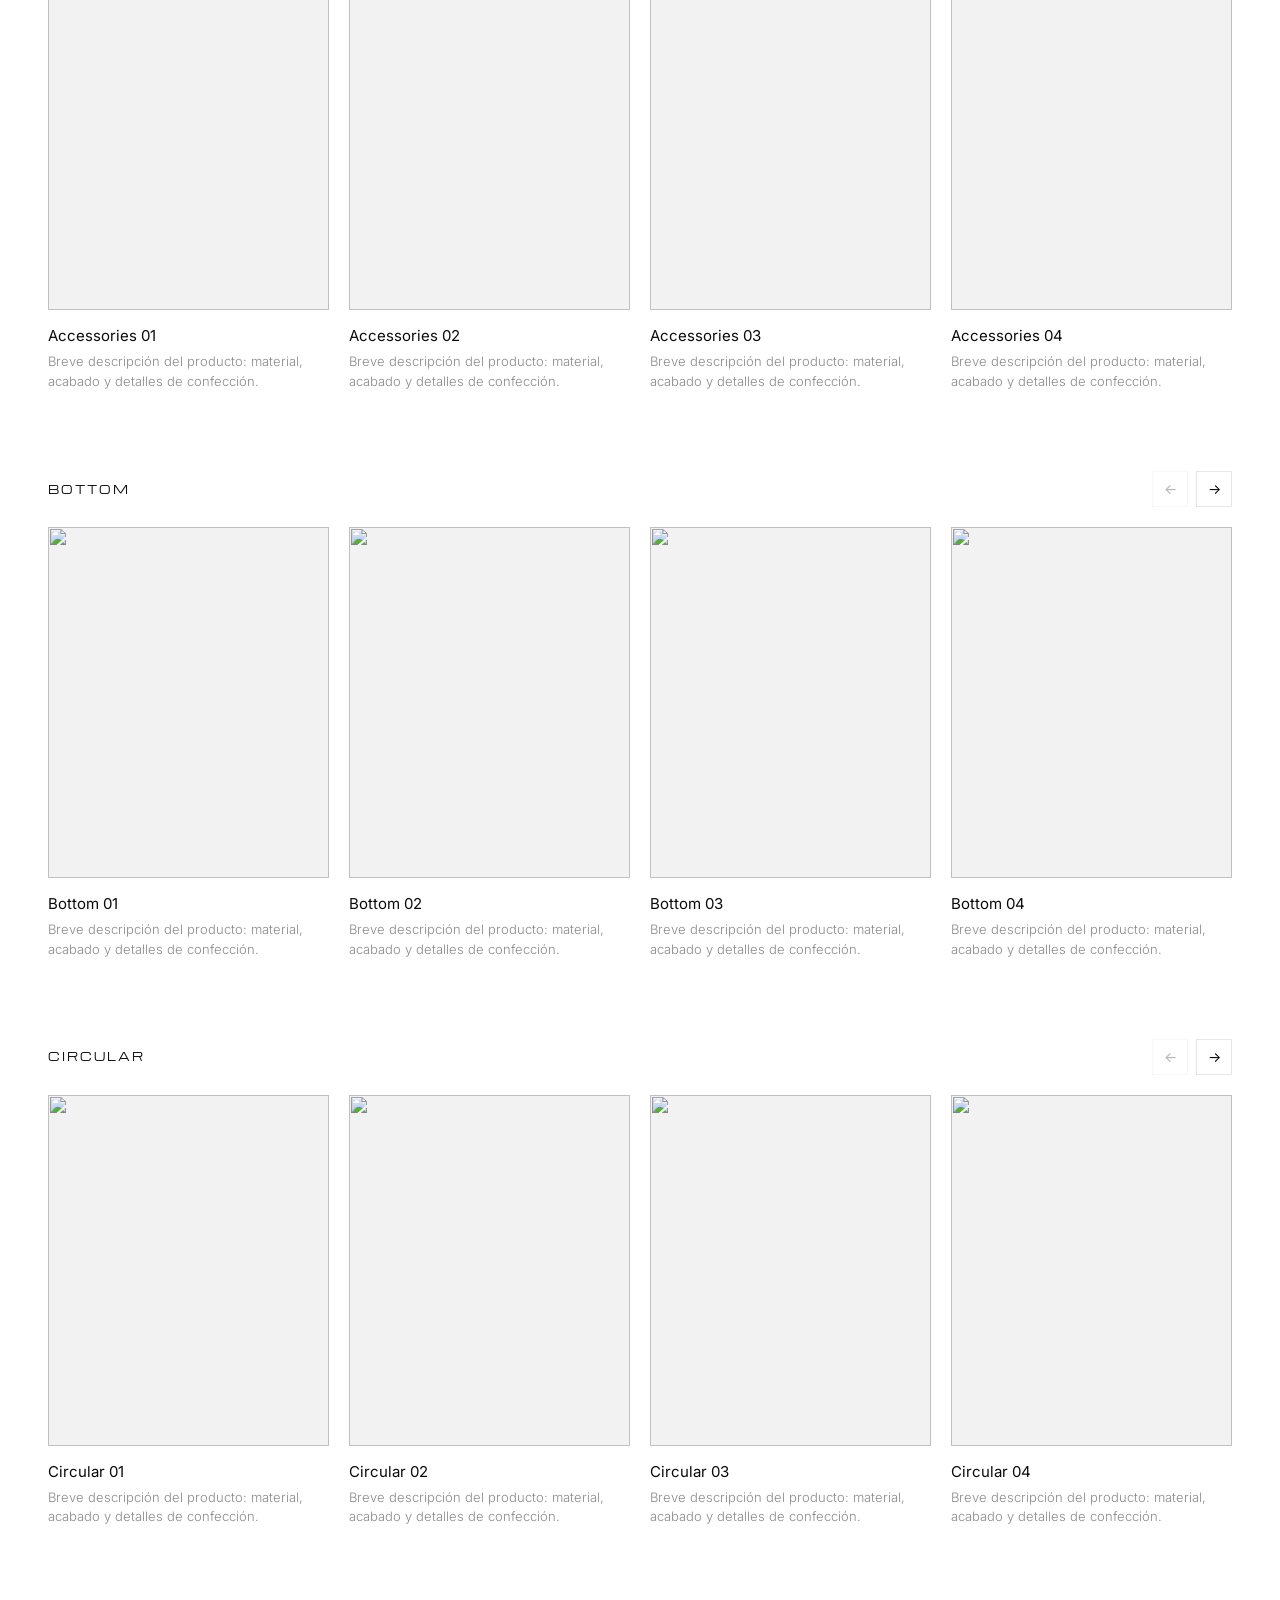
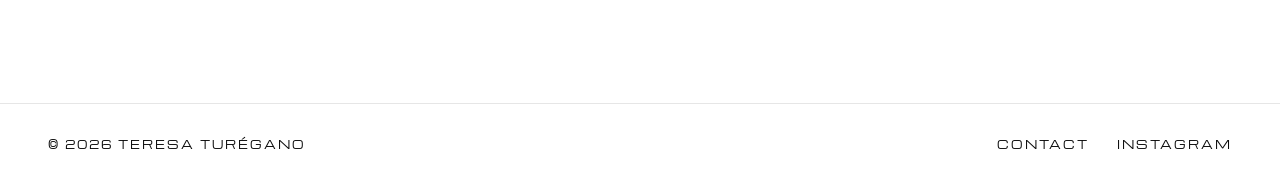
==== commit cf9a2598: "Add files via upload" ====
--- a/design.html
+++ b/design.html
@@ -42,11 +42,11 @@
 
       <div class="grid grid--2">
         <a class="card reveal" href="unexplored-space.html">
-          <figure><img src="https://picsum.photos/seed/tts-unexplored/900/1200" alt="Unexplored Space" loading="lazy"></figure>
+          <figure><img src="assets/img/collections/unexplored-space-cover.jpg" alt="Unexplored Space" loading="lazy"></figure>
           <div class="card__cap"><span>Unexplored Space</span><span class="label muted">Ver colección</span></div>
         </a>
         <a class="card reveal" href="el-patio.html">
-          <figure><img src="https://picsum.photos/seed/tts-patio/900/1200" alt="El Patio" loading="lazy"></figure>
+          <figure><img src="assets/img/collections/el-patio-cover.jpg" alt="El Patio" loading="lazy"></figure>
           <div class="card__cap"><span>El Patio</span><span class="label muted">Ver colección</span></div>
         </a>
       </div>
--- a/assets/css/style.css
+++ b/assets/css/style.css
@@ -311,6 +311,15 @@
 /* ---------- Styling: número del ranking más pequeño en ordenador ---------- */
 @media (min-width: 901px) { .entry__rank { font-size: 22px; } }
 
+
+/* ---------- Portadas reales ---------- */
+.hero__poster { object-position: 68% 50%; }
+@media (max-width: 900px) { .hero__poster { object-position: 75% 50%; } }
+.hero::after { background: rgba(0,0,0,.12); }
+.collection__cover { aspect-ratio: auto; height: auto; max-height: none; background: none; }
+.collection__cover img { width: 100%; height: auto; max-height: calc(100svh - 180px); object-fit: contain; object-position: right center; }
+@media (max-width: 900px) { .collection__cover img { object-position: center; } }
+
 /* ---------- APARICIÓN ---------- */
 .reveal { opacity: 0; transform: translateY(24px); transition: opacity 1s var(--ease), transform 1s var(--ease); }
 .reveal.is-in { opacity: 1; transform: none; }
